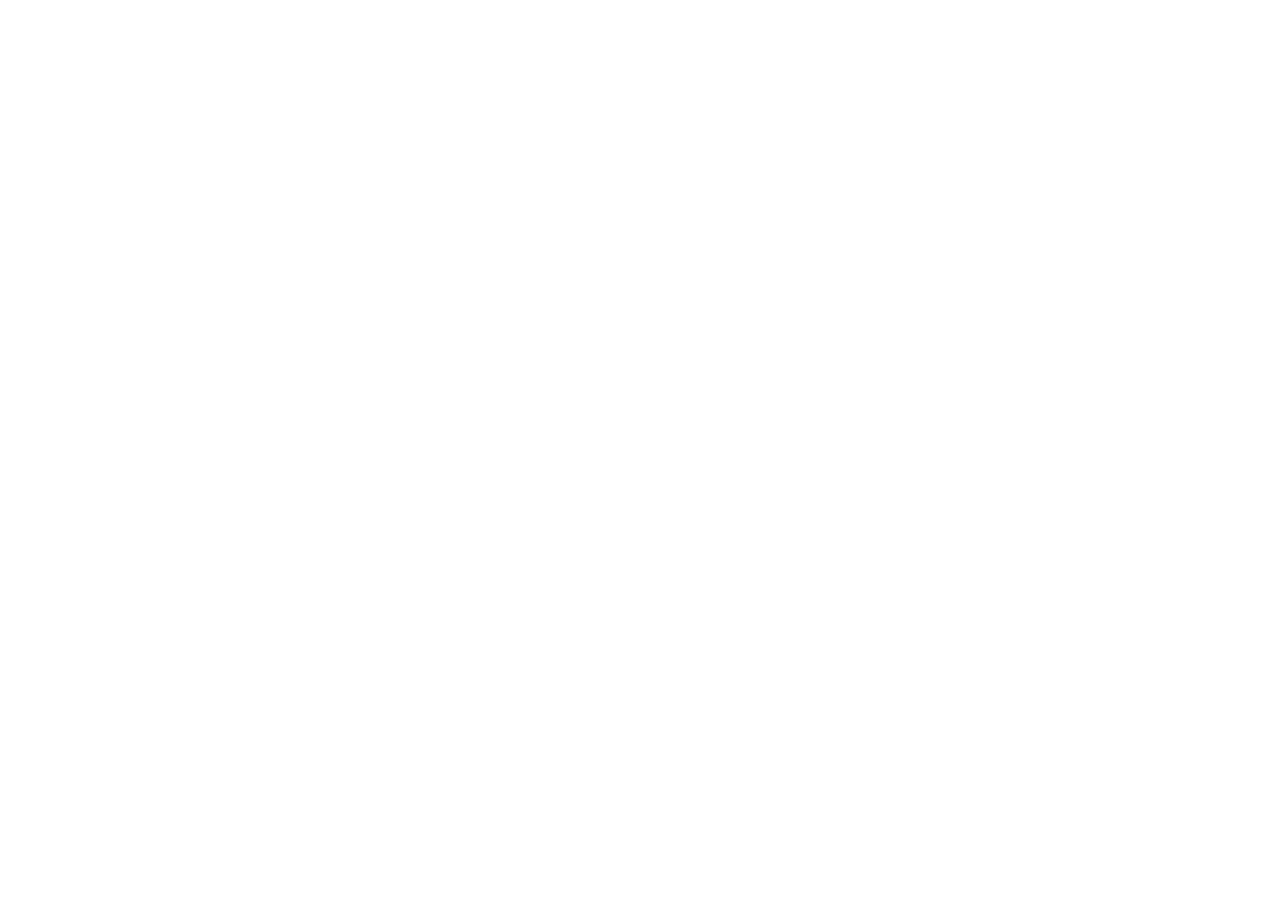
==== html/Landing.html @ 1899c1ea "delete img" ====
<!DOCTYPE html>
<html lang="en">
<head>
    <meta charset="UTF-8">
     <meta name="viewport" content="width=device-width, initial-scale=1.0">
    <title>Landing</title>
    <link rel="stylesheet" href="/normalize%2520css/normalize.css">
    <link rel="stylesheet" href="/css/Landing.css">
</head>
<body>
    
</body>
</html>
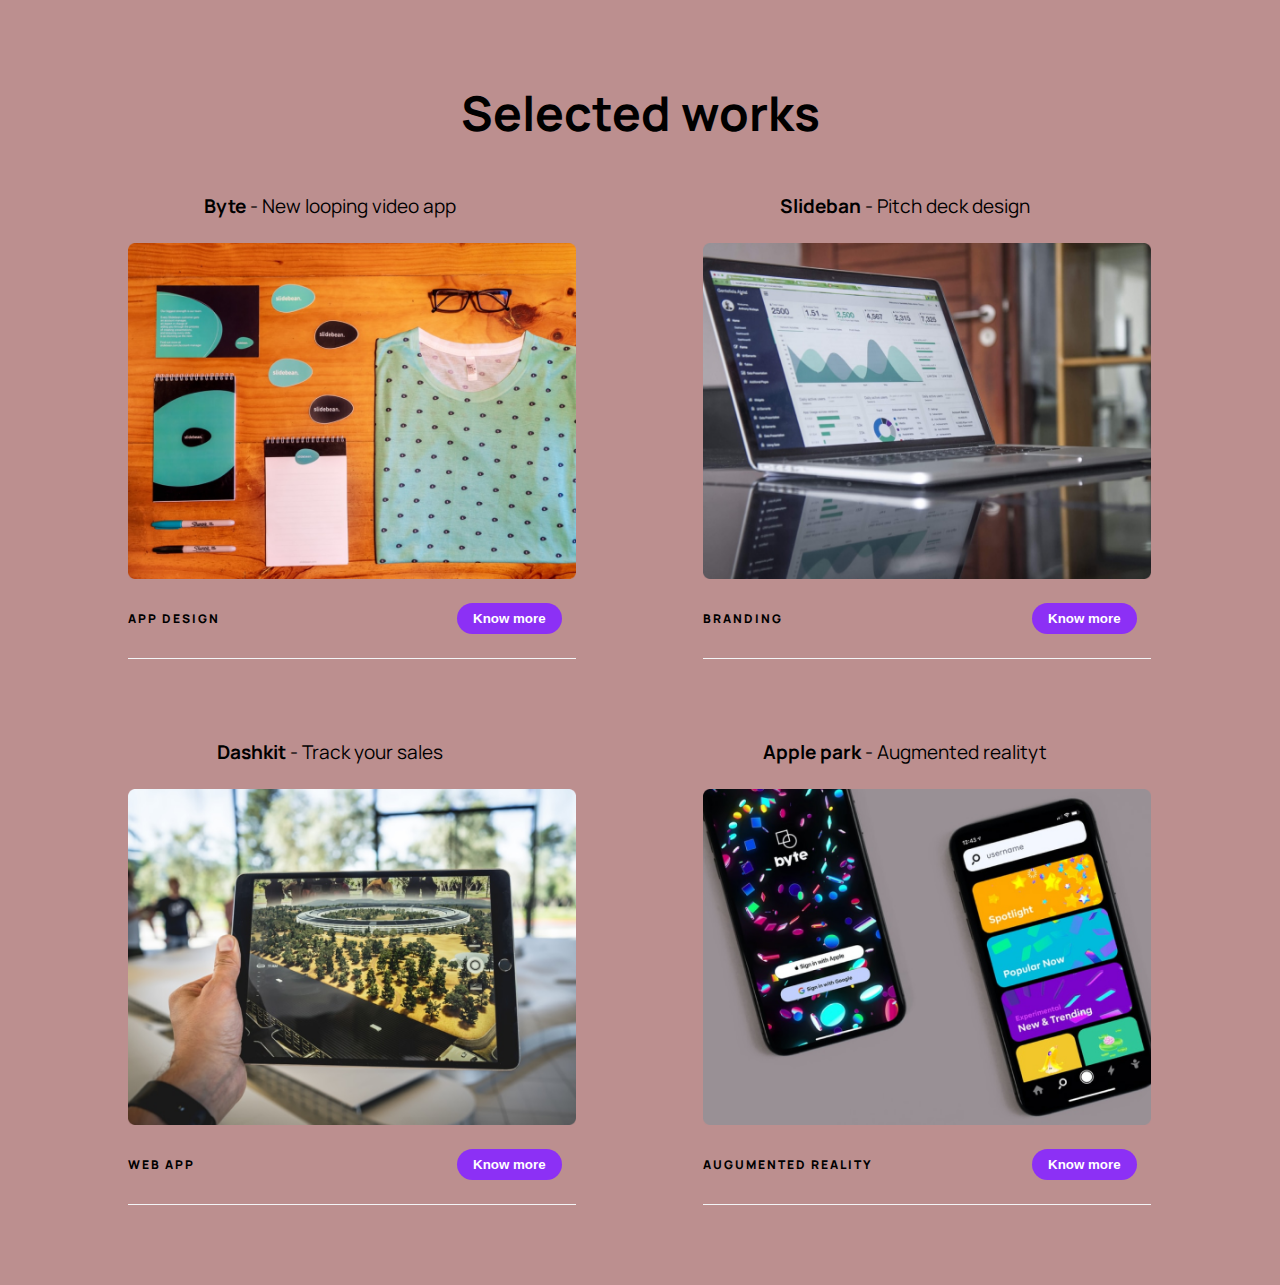
==== commit b2c35142: "task-5 создана базовая структура проекта" ====
--- a/html/Landing.html
+++ b/html/Landing.html
@@ -3,11 +3,77 @@
 <head>
     <meta charset="UTF-8">
      <meta name="viewport" content="width=device-width, initial-scale=1.0">
-    <title>Landing</title>
+    <title>Selected works</title>
     <link rel="stylesheet" href="/normalize%2520css/normalize.css">
     <link rel="stylesheet" href="/css/Landing.css">
+     <link rel="preconnect" href="https://fonts.gstatic.com">
+    <link href="https://fonts.googleapis.com/css2?family=Manrope:wght@200;300;400;500;600;700;800&display=swap" rel="stylesheet">
 </head>
 <body>
-    
+    <section class="selected">
+        <div class="container">
+            <h2 class="selected-title">Selected works</h2>
+
+
+            <!--Selected blocks-->
+            <div class="selected-blocks">
+                <h3 class="selected-blocks__title"><strong>Byte</strong> - New looping video app</h3>
+                <div class="selected-blocks__item">
+                    <img class="selected-blocks__img" src="/image/Project%20Cover-1.png" alt="Byte">
+                    <div>
+                        <span>APP DESIGN</span>
+                        <button>Know more</button>
+                    </div>
+                </div>
+            </div>
+
+            <!--Selected blocks-->
+            <div class="selected-blocks">
+                <h3 class="selected-blocks__title"><strong>Slideban</strong> - Pitch deck design</h3>
+                <div class="selected-blocks__item">
+                    <img class="selected-blocks__img" src="/image/Project%20Cover-2.png" alt="Slideban">
+                    <div>
+                        <span>BRANDING</span>
+                        <button>Know more</button>
+                    </div>
+                </div>
+            </div>
+
+
+            <!--Selected blocks-->
+            <div class="selected-blocks">
+                <h3 class="selected-blocks__title"><strong>Dashkit</strong> - Track your sales</h3>
+                <div class="selected-blocks__item">
+                    <img class="selected-blocks__img" src="/image/Project%20Cover-3.png" alt="Dashkit">
+                    <div>
+                        <span>WEB APP</span>
+                        <button>Know more</button>
+                    </div>
+                </div>
+            </div>
+
+            <!--Selected blocks-->
+            <div class="selected-blocks">
+                <h3 class="selected-blocks__title"><strong>Apple park</strong> - Augmented realityt</h3>
+                <div class="selected-blocks__item">
+                    <img class="selected-blocks__img" src="/image/Project%20Cover.png" alt="Apple park">
+                    <div>
+                        <span>AUGUMENTED REALITY</span>
+                        <button>Know more</button>
+                    </div>
+                </div>
+            </div>
+
+
+
+
+
+        </div>
+
+
+
+
+
+    </section>
 </body>
 </html>--- a/css/Landing.css
+++ b/css/Landing.css
@@ -0,0 +1,259 @@
+:root {
+    --base-font-s: 14px;
+    --base-font-m: 28px;
+    --base-font-l: 48px;
+
+    /* переменные для цвета теста и фона*/
+    --text-color: #18191f;
+    --text-bgcolor: white;
+
+    /*переменные для кнопок и текста кнопок*/
+    --btn-bgcolor: #8c30f5;
+    --btn-text-color: #ffff;
+    --btn-border-radius: 100px;
+
+    /*переменные для внешних и внутренних отступов*/
+    --base-size-xs: 8px;
+    --base-size-s: 16px;
+    --base-size-m: 32px;
+    --base-size-l: 64px;
+
+}
+
+body {
+    box-sizing: border-box;
+    margin: 0;
+    font: var(--base-font-s);
+    font-family: 'Manrope', sans-serif;
+}
+
+h1,
+h2,
+h3,
+h4,
+p {
+    margin: 0;
+}
+
+button {
+    padding: 0;
+
+}
+
+.container {
+    width: 1110px;
+    margin: 0 auto;
+    /*    background-color: burlywood;*/
+}
+
+.selected-title {
+    font-size: var(--base-font-l);
+    padding: calc(var(--base-size-xs)*10) 0 calc(var(--base-size-s)*3) 0;
+}
+
+.selected-blocks__title {
+    font-size: var(--base-font-m);
+    font-weight: 400;
+    margin-bottom: calc(var(--base-size-xs)*3);
+}
+
+.selected-blocks {
+    width: 500px;
+    display: inline-block;
+}
+
+.selected-blocks:nth-child(even) {
+    margin-right: 110px;
+}
+
+.selected-blocks:nth-child(odd) {
+    margin-left: -4px;
+}
+
+.selected-blocks__item {
+    margin-bottom: calc(var(--base-size-xs)*10);
+    position: relative;
+}
+
+.selected-blocks__item > div {
+    border-bottom: 1px solid #f4f5f7;
+    padding: calc(var(--base-size-xs)*3) 0;
+
+}
+
+.selected-blocks__img {
+    display: block;
+    position: relative;
+}
+
+.selected-blocks__img:hover {
+    filter: brightness(70%);
+    transition: 1s;
+}
+
+
+span {
+    display: inline-block;
+    letter-spacing: 2px;
+    font-weight: 800;
+    width: calc(100% - 122px);
+}
+
+
+button {
+    padding: var(--base-size-xs) var(--base-size-s);
+    border-radius: var(--btn-border-radius);
+    color: var(--btn-text-color);
+    font-weight: 700;
+    background-color: var(--btn-bgcolor);
+    cursor: pointer;
+    outline: none;
+    border: 0;
+}
+
+button:hover {
+    background-color: #7a16eb;
+}
+
+button:focus {
+    background-color: #a862f7;
+
+}
+
+@media (min-width:320px) and (max-width:768px) {
+
+
+    .container {
+        width: 100%;
+        /*        background-color: chocolate;*/
+        overflow: hidden;
+
+    }
+
+    .selected-title {
+        font-size: var(--base-font-m);
+        text-align: center;
+    }
+
+    .selected-blocks {
+        width: 100%;
+    }
+
+    .selected-blocks__title {
+        font-size: calc (var(--base-font-s) * 1.5);
+        width: 90%;
+        margin-left: 5%;
+    }
+
+    .selected-blocks__item div {
+        width: 90%;
+        margin-left: 5%;
+    }
+
+
+    .selected-blocks__img {
+        width: 90%;
+        margin: 0 auto;
+    }
+
+    .selected-blocks:nth-child(odd) {
+        margin-left: 0;
+    }
+
+
+
+
+}
+
+@media (min-width:768px) and (max-width:1024px) {
+
+    .container {
+        background: coral;
+        width: 100%;
+    }
+
+    .selected-title {
+        width: 100%;
+        text-align: center;
+    }
+
+    .selected-blocks {
+        width: 40%;
+    }
+
+    .selected-blocks__title {
+        width: 90%;
+        font-size: var(--base-font-s);
+        text-align: center;
+    }
+
+    .selected-blocks__item div {
+        width: 100%;
+    }
+
+    .selected-blocks__img {
+        width: 100%;
+    }
+
+    span {
+        font-size: calc(var(--base-font-s) - 4px);
+        text-align: left;
+        padding: calc(var(--base-size-xs) + 2px);
+    }
+
+    button {
+        font-size: calc(var(--base-font-s) - 4px);
+        float: right;
+        padding: calc(var(--base-size-xs) + 2px);
+    }
+
+    .selected-blocks:nth-child(even) {
+        margin-right: 10%;
+        margin-left: 5%;
+
+    }
+
+}
+
+@media (min-width:1025px) and (max-width:1440px) {
+
+    .container {
+        background-color: rosybrown;
+        width: 100%;
+    }
+
+    .selected-title {
+        width: 100%;
+        text-align: center;
+    }
+
+
+    .selected-blocks {
+        width: 35%;
+    }
+
+    .selected-blocks:nth-child(even) {
+        margin-right: 10%;
+        margin-left: 10%;
+    }
+
+    .selected-blocks__item div {
+        width: 100%;
+    }
+
+    .selected-blocks__img {
+        width: 100%;
+    }
+
+
+    span {
+        font-size: calc(var(--base-font-s) - 2px);
+
+    }
+
+    .selected-blocks__title {
+        width: 90%;
+        text-align: center;
+        font-size: calc(var(--base-font-s) + 5px);
+    }
+}
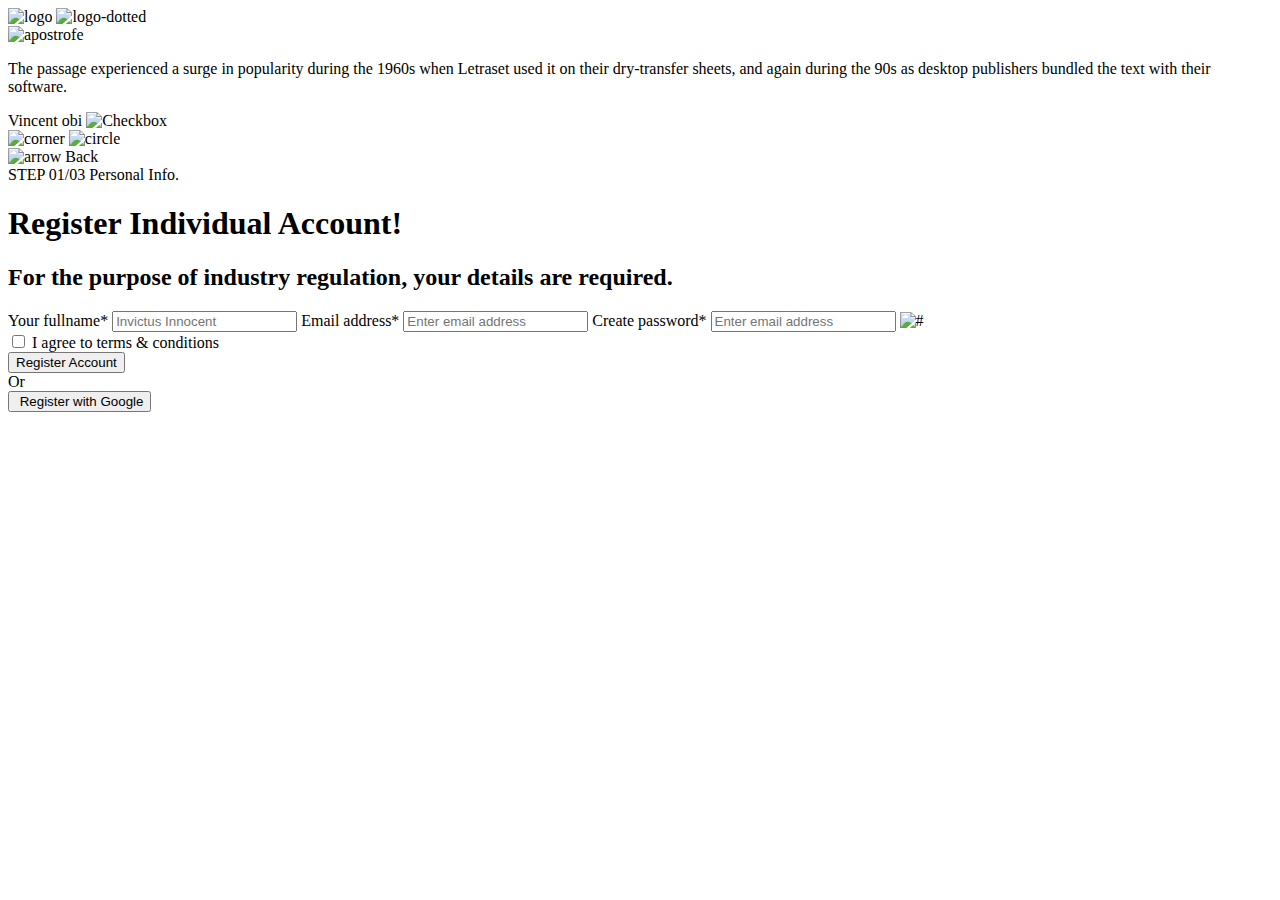
==== commit e3585e93: "task-6 базовая структура проекта , подключение библиотеки bootstrap" ====
--- a/html/Landing.html
+++ b/html/Landing.html
@@ -1,79 +1,122 @@
 <!DOCTYPE html>
 <html lang="en">
+
 <head>
     <meta charset="UTF-8">
-     <meta name="viewport" content="width=device-width, initial-scale=1.0">
-    <title>Selected works</title>
-    <link rel="stylesheet" href="/normalize%2520css/normalize.css">
-    <link rel="stylesheet" href="/css/Landing.css">
-     <link rel="preconnect" href="https://fonts.gstatic.com">
-    <link href="https://fonts.googleapis.com/css2?family=Manrope:wght@200;300;400;500;600;700;800&display=swap" rel="stylesheet">
+    <meta name="viewport" content="width=device-width, initial-scale=1.0">
+    <title>Registration onboarding</title>
+
+    <link rel="stylesheet" href="/bootstrap-4.5.3-dist/css/bootstrap.css">
+    <link rel="stylesheet" href="/normalize/normalize.css">
+    <link rel="stylesheet" href="/css/main.css">
+    <link rel="preconnect" href="https://fonts.gstatic.com">
+    <link href="https://fonts.googleapis.com/css2?family=Inter:wght@400;500;600;700&display=swap" rel="stylesheet">
 </head>
+
 <body>
-    <section class="selected">
-        <div class="container">
-            <h2 class="selected-title">Selected works</h2>
+    <section id="Onboarding">
+        <!-- left side -->
+        <div class="left-side">
 
 
-            <!--Selected blocks-->
-            <div class="selected-blocks">
-                <h3 class="selected-blocks__title"><strong>Byte</strong> - New looping video app</h3>
-                <div class="selected-blocks__item">
-                    <img class="selected-blocks__img" src="/image/Project%20Cover-1.png" alt="Byte">
-                    <div>
-                        <span>APP DESIGN</span>
-                        <button>Know more</button>
-                    </div>
+            <!-- текст описание left-side -->
+            <div class="description">
+
+                <div class="description__icon-box">
+                    <img src="/img/Logo.svg" alt="logo">
+                    <img src="/img/corner.svg" alt="logo-dotted">
+                </div>
+
+                <div class="description__text">
+                    <img src="/img/“.svg" alt="apostrofe">
+                    <p>The passage experienced a surge in popularity during the 1960s when Letraset used it on their
+                        dry-transfer
+                        sheets, and again during the 90s as desktop publishers bundled the text with their software.
+                    </p>
+                </div>
+
+                <div class="description__signature">
+                    <span>Vincent obi</span>
+                    <img src="/img/Checkbox.svg" alt="Checkbox">
+                </div>
+                <!-- векторны изображения блока -->
+                <div class="description__vector">
+                    <img src="/img/corner1.svg" alt="corner">
+                    <img src="/img/Vector.svg" alt="circle">
+                </div>
+
+
+            </div>
+        </div>
+
+        <!-- right side -->
+        <div class="right-side">
+
+            <div class="control-buttons">
+                <div class="button-back">
+                    <img src="/img/arrow.svg" alt="arrow">
+                    <span>Back<span>
+                </div>
+                <div class="step">
+                    <span>STEP 01/03</span>
+                    <span>Personal Info.</span>
                 </div>
             </div>
+            <div class="wrapper">
+                <!-- форма регистрации -->
+                <div class="registration-form">
+                    <h1 class="registration-form__title">Register Individual Account!</h1>
+                    <h2 class="registration-form__subtitle">For the purpose of industry regulation, your details are
+                        required.
+                    </h2>
+                    <div class="registration-form__border-bottom"></div>
 
-            <!--Selected blocks-->
-            <div class="selected-blocks">
-                <h3 class="selected-blocks__title"><strong>Slideban</strong> - Pitch deck design</h3>
-                <div class="selected-blocks__item">
-                    <img class="selected-blocks__img" src="/image/Project%20Cover-2.png" alt="Slideban">
-                    <div>
-                        <span>BRANDING</span>
-                        <button>Know more</button>
-                    </div>
+
+                    <!-- поля ввода -->
+                    <form action="#" class="registration-form__inputs">
+
+                        <label for="fullname">Your fullname*</label>
+                        <input type="text" name="fullname" id="fullname" placeholder="Invictus Innocent">
+
+                        <label for="email">Email address*</label>
+                        <input type="text" name="mail" id="mail" placeholder="Enter email address">
+
+                        <label for="password">Create password* </label>
+                        <input type="password" name="password" id="password" placeholder="Enter email address">
+                        <img src="/img/Show.svg" alt="#" class="for">
+
+
+                        <!-- bootstrap checkbox -->
+                        <div class="custom-control custom-checkbox">
+                            <input type="checkbox" class="custom-control-input" id="customCheck1">
+                            <label class="custom-control-label" for="customCheck1">I agree to terms & conditions</label>
+                        </div>
+
+                        <!-- button register -->
+                        <button class="Register-account">Register Account</button>
+                        <div class="registration-form__border">
+                            <div></div>
+                            <span>Or</span>
+                            <div></div>
+                        </div>
+
+                        <button class="Register-google"><img src="/img/flat-color-icons_google.png" alt=""> Register
+                            with Google
+                        </button>
+                    </form>
                 </div>
             </div>
+    </section>
 
+    <script src="https://code.jquery.com/jquery-3.5.1.min.js"
+        integrity="sha384-DfXdz2htPH0lsSSs5nCTpuj/zy4C+OGpamoFVy38MVBnE+IbbVYUew+OrCXaRkfj" crossorigin="anonymous">
+    </script>
+    <script src="https://cdn.jsdelivr.net/npm/popper.js@1.16.1/dist/umd/popper.min.js"
+        integrity="sha384-9/reFTGAW83EW2RDu2S0VKaIzap3H66lZH81PoYlFhbGU+6BZp6G7niu735Sk7lN" crossorigin="anonymous">
+    </script>
+    <script src="https://stackpath.bootstrapcdn.com/bootstrap/4.5.3/js/bootstrap.min.js"
+        integrity="sha384-w1Q4orYjBQndcko6MimVbzY0tgp4pWB4lZ7lr30WKz0vr/aWKhXdBNmNb5D92v7s" crossorigin="anonymous">
+    </script>
+</body>
 
-            <!--Selected blocks-->
-            <div class="selected-blocks">
-                <h3 class="selected-blocks__title"><strong>Dashkit</strong> - Track your sales</h3>
-                <div class="selected-blocks__item">
-                    <img class="selected-blocks__img" src="/image/Project%20Cover-3.png" alt="Dashkit">
-                    <div>
-                        <span>WEB APP</span>
-                        <button>Know more</button>
-                    </div>
-                </div>
-            </div>
-
-            <!--Selected blocks-->
-            <div class="selected-blocks">
-                <h3 class="selected-blocks__title"><strong>Apple park</strong> - Augmented realityt</h3>
-                <div class="selected-blocks__item">
-                    <img class="selected-blocks__img" src="/image/Project%20Cover.png" alt="Apple park">
-                    <div>
-                        <span>AUGUMENTED REALITY</span>
-                        <button>Know more</button>
-                    </div>
-                </div>
-            </div>
-
-
-
-
-
-        </div>
-
-
-
-
-
-    </section>
-</body>
 </html>